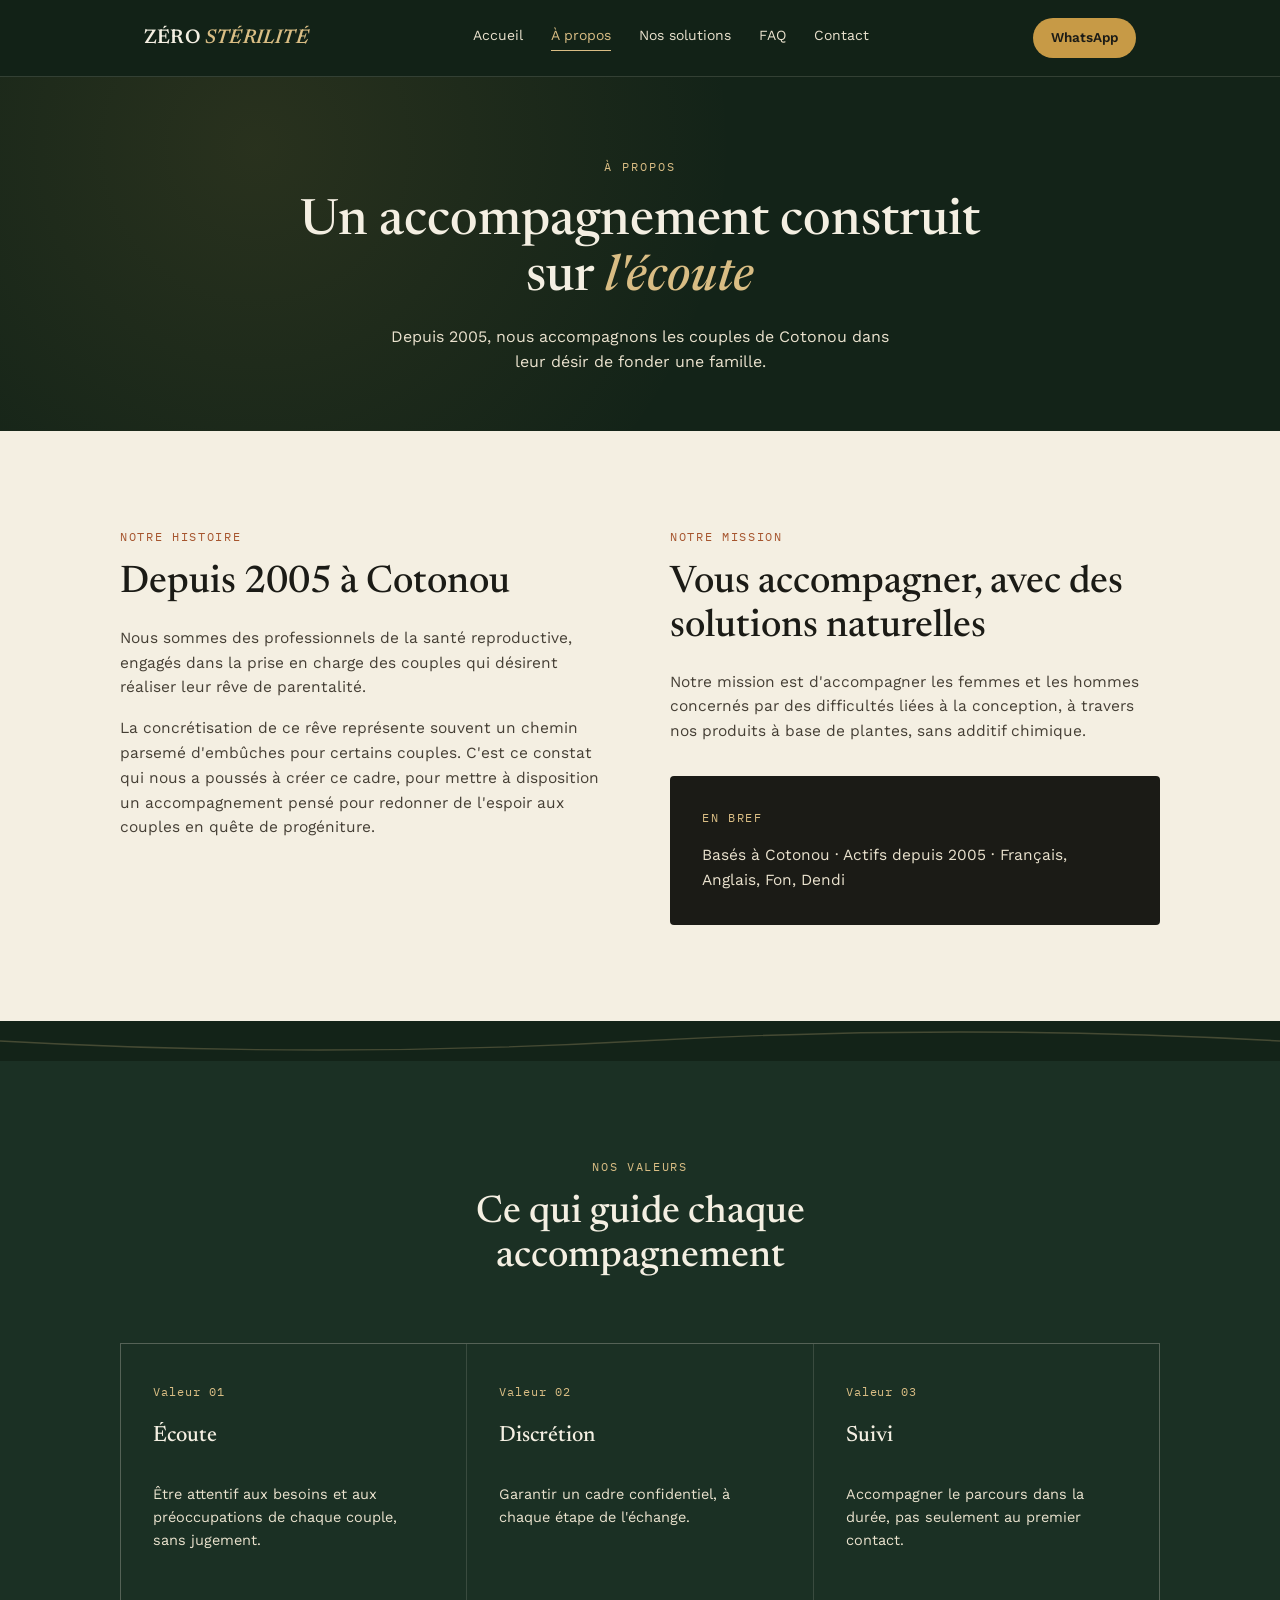
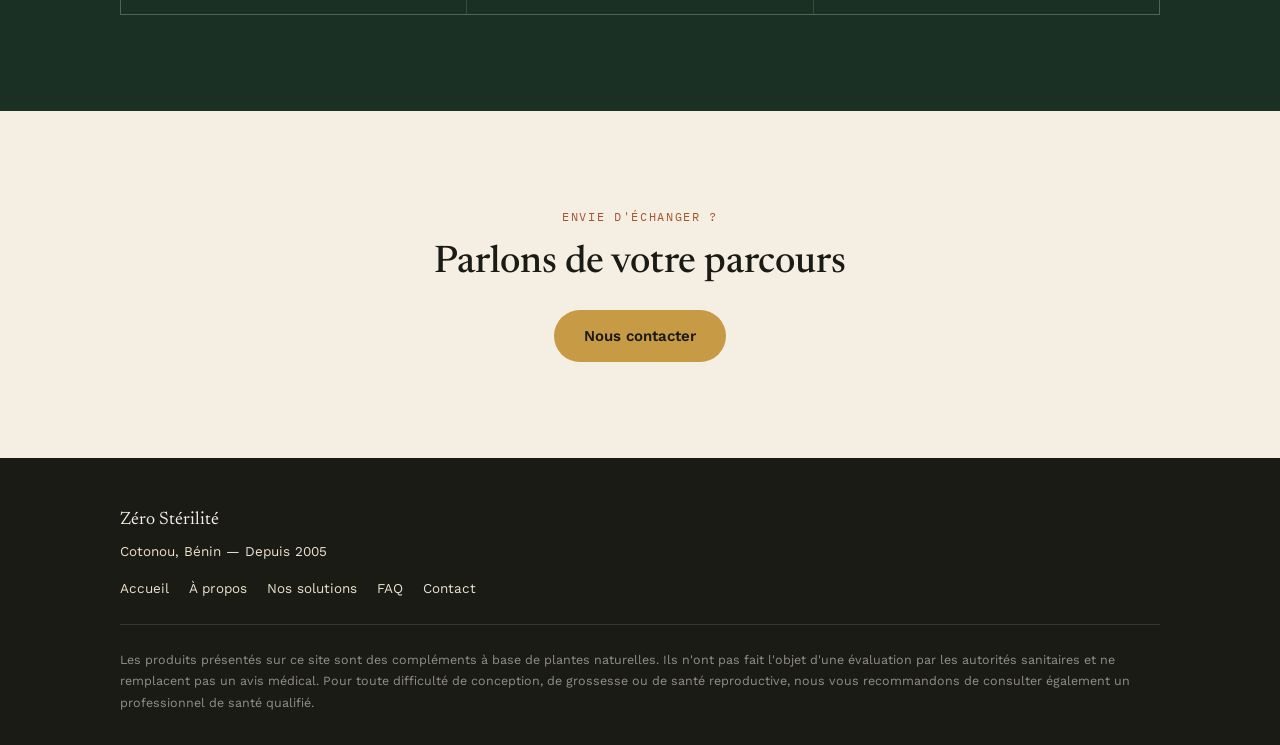
==== a-propos.html @ 4caab921 "first commit" ====
<!DOCTYPE html>
<html lang="fr">
<head>
<meta charset="UTF-8">
<meta name="viewport" content="width=device-width, initial-scale=1.0">
<title>À propos — Zéro Stérilité</title>
<link rel="preconnect" href="https://fonts.googleapis.com">
<link href="https://fonts.googleapis.com/css2?family=Newsreader:ital,opsz,wght@0,6..72,400;0,6..72,500;0,6..72,600;1,6..72,500&family=Work+Sans:wght@400;500;600;700&family=IBM+Plex+Mono:wght@500&display=swap" rel="stylesheet">
<link rel="stylesheet" href="styles.css">
</head>
<body>

<header>
  <div class="nav">
    <a class="brand" href="index.html">ZÉRO <em>STÉRILITÉ</em></a>
    <button class="menu-toggle" aria-label="Menu">☰</button>
    <nav class="navlinks">
      <a href="index.html">Accueil</a>
      <a href="a-propos.html" class="active">À propos</a>
      <a href="solutions.html">Nos solutions</a>
      <a href="faq.html">FAQ</a>
      <a href="contact.html">Contact</a>
    </nav>
    <a class="nav-cta" href="https://wa.me/2290195673480" target="_blank" rel="noopener">WhatsApp</a>
  </div>
</header>

<section class="page-hero">
  <div class="eyebrow">À propos</div>
  <h1>Un accompagnement construit sur <em>l'écoute</em></h1>
  <p class="lead">Depuis 2005, nous accompagnons les couples de Cotonou dans leur désir de fonder une famille.</p>
</section>

<section class="paper-section">
  <div class="inner">
    <div class="grid-2">
      <div>
        <span class="kicker">Notre histoire</span>
        <h2>Depuis 2005 à Cotonou</h2>
        <p>Nous sommes des professionnels de la santé reproductive, engagés dans la prise en charge des couples qui désirent réaliser leur rêve de parentalité.</p>
        <p>La concrétisation de ce rêve représente souvent un chemin parsemé d'embûches pour certains couples. C'est ce constat qui nous a poussés à créer ce cadre, pour mettre à disposition un accompagnement pensé pour redonner de l'espoir aux couples en quête de progéniture.</p>
      </div>
      <div>
        <span class="kicker">Notre mission</span>
        <h2>Vous accompagner, avec des solutions naturelles</h2>
        <p>Notre mission est d'accompagner les femmes et les hommes concernés par des difficultés liées à la conception, à travers nos produits à base de plantes, sans additif chimique.</p>
        <div class="mission-card">
          <span class="kicker">En bref</span>
          <p>Basés à Cotonou · Actifs depuis 2005 · Français, Anglais, Fon, Dendi</p>
        </div>
      </div>
    </div>
  </div>
</section>

<svg class="vine dim" viewBox="0 0 1040 40" preserveAspectRatio="none">
  <path d="M0 20 Q 260 38, 520 20 T 1040 20"/>
</svg>

<section class="bg-alt">
  <div class="inner">
    <div class="section-head">
      <span class="kicker">Nos valeurs</span>
      <h2 style="text-align:center;">Ce qui guide chaque accompagnement</h2>
    </div>
    <div class="products">
      <div class="product">
        <div class="num">Valeur 01</div>
        <h3 style="font-size:22px;">Écoute</h3>
        <p class="desc">Être attentif aux besoins et aux préoccupations de chaque couple, sans jugement.</p>
      </div>
      <div class="product">
        <div class="num">Valeur 02</div>
        <h3 style="font-size:22px;">Discrétion</h3>
        <p class="desc">Garantir un cadre confidentiel, à chaque étape de l'échange.</p>
      </div>
      <div class="product">
        <div class="num">Valeur 03</div>
        <h3 style="font-size:22px;">Suivi</h3>
        <p class="desc">Accompagner le parcours dans la durée, pas seulement au premier contact.</p>
      </div>
    </div>
  </div>
</section>

<section class="paper-section" style="text-align:center;">
  <div class="inner-narrow">
    <span class="kicker" style="text-align:center;">Envie d'échanger ?</span>
    <h2>Parlons de votre parcours</h2>
    <div class="hero-actions" style="margin-top:24px;">
      <a class="btn-primary" href="contact.html">Nous contacter</a>
    </div>
  </div>
</section>

<footer>
  <div class="footer-inner">
    <div class="footer-brand">Zéro Stérilité</div>
    <div style="font-size:13.5px;">Cotonou, Bénin — Depuis 2005</div>
    <div class="footer-links">
      <a href="index.html">Accueil</a>
      <a href="a-propos.html">À propos</a>
      <a href="solutions.html">Nos solutions</a>
      <a href="faq.html">FAQ</a>
      <a href="contact.html">Contact</a>
    </div>
    <p class="disclaimer">Les produits présentés sur ce site sont des compléments à base de plantes naturelles. Ils n'ont pas fait l'objet d'une évaluation par les autorités sanitaires et ne remplacent pas un avis médical. Pour toute difficulté de conception, de grossesse ou de santé reproductive, nous vous recommandons de consulter également un professionnel de santé qualifié.</p>
  </div>
</footer>

<script src="script.js"></script>
</body>
</html>
---- styles.css ----
:root{
  --bg:#132318;
  --bg-alt:#1B3024;
  --paper:#F4EFE2;
  --paper-dim:#EAE2CE;
  --gold:#C79A46;
  --gold-soft:#D9BD84;
  --clay:#A6552E;
  --ink:#1B1B16;
  --cream:#F4EFE2;
  --line:rgba(244,239,226,0.14);
  --line-dark:rgba(27,27,22,0.12);
  --display:'Newsreader', serif;
  --body:'Work Sans', sans-serif;
  --mono:'IBM Plex Mono', monospace;
}
*{box-sizing:border-box; margin:0; padding:0;}
html{scroll-behavior:smooth;}
body{
  font-family:var(--body);
  background:var(--bg);
  color:var(--cream);
  line-height:1.6;
  -webkit-font-smoothing:antialiased;
}
img,svg{display:block;max-width:100%;}
a{color:inherit;}
section{padding:96px 24px;}
.inner{max-width:1040px;margin:0 auto;}
.inner-narrow{max-width:720px;margin:0 auto;}

/* ---- vine divider signature element ---- */
.vine{width:100%;height:40px;margin:0 auto;opacity:.55;}
.vine path{stroke:var(--gold-soft); stroke-width:1.4; fill:none;}
.vine circle{fill:var(--gold-soft);}
.vine.dim{opacity:.25;}

/* ---- header ---- */
header{
  position:sticky; top:0; z-index:50;
  background:rgba(19,35,24,0.92);
  backdrop-filter:blur(8px);
  border-bottom:1px solid var(--line);
}
.nav{
  max-width:1040px;margin:0 auto;
  display:flex;align-items:center;justify-content:space-between;
  padding:18px 24px;
}
.brand{font-family:var(--display);font-size:20px;font-weight:600;letter-spacing:.01em;text-decoration:none;}
.brand em{font-style:italic;color:var(--gold-soft);}
.navlinks{display:flex;gap:28px;font-size:14px;}
.navlinks a{text-decoration:none;color:var(--paper-dim);transition:color .15s;padding-bottom:4px;border-bottom:1px solid transparent;}
.navlinks a:hover{color:var(--gold-soft);}
.navlinks a.active{color:var(--gold-soft);border-bottom-color:var(--gold-soft);}
.nav-cta{
  display:inline-flex;align-items:center;gap:8px;
  background:var(--gold);color:var(--ink);
  padding:9px 18px;border-radius:100px;
  font-size:13.5px;font-weight:600;text-decoration:none;white-space:nowrap;
}
.menu-toggle{display:none;background:none;border:none;color:var(--cream);font-size:22px;cursor:pointer;}
@media (max-width:760px){
  .navlinks{
    display:none;
    position:absolute; top:100%; left:0; right:0;
    background:var(--bg); flex-direction:column; gap:0;
    border-bottom:1px solid var(--line);
  }
  .navlinks.open{display:flex;}
  .navlinks a{padding:14px 24px;border-bottom:1px solid var(--line);}
  .menu-toggle{display:block;}
}

/* ---- page hero (non-home) ---- */
.page-hero{
  padding:80px 24px 56px;
  text-align:center;
  position:relative;
  overflow:hidden;
}
.page-hero::before{
  content:'';
  position:absolute; inset:0;
  background:radial-gradient(circle at 20% 20%, rgba(199,154,70,0.12), transparent 45%);
  pointer-events:none;
}
.page-hero .eyebrow{
  font-family:var(--mono);font-size:12px;letter-spacing:.16em;
  text-transform:uppercase;color:var(--gold-soft);margin-bottom:18px;position:relative;
}
.page-hero h1{
  font-family:var(--display);font-weight:500;
  font-size:clamp(32px,5.2vw,50px);line-height:1.12;
  max-width:720px;margin:0 auto 18px;position:relative;
}
.page-hero h1 em{font-style:italic;color:var(--gold-soft);font-weight:500;}
.page-hero p.lead{max-width:520px;margin:0 auto;color:var(--paper-dim);font-size:16px;position:relative;}

/* ---- hero (home) ---- */
.hero{padding:120px 24px 100px;text-align:center;position:relative;overflow:hidden;}
.hero::before{
  content:'';position:absolute; inset:0;
  background:
    radial-gradient(circle at 18% 15%, rgba(199,154,70,0.14), transparent 42%),
    radial-gradient(circle at 84% 78%, rgba(166,85,46,0.16), transparent 46%);
  pointer-events:none;
}
.hero-content{position:relative;}
.eyebrow{font-family:var(--mono);font-size:12px;letter-spacing:.16em;text-transform:uppercase;color:var(--gold-soft);margin-bottom:22px;}
.hero h1{font-family:var(--display);font-weight:500;font-size:clamp(38px,6.4vw,64px);line-height:1.08;max-width:800px;margin:0 auto 22px;}
.hero h1 em{font-style:italic;color:var(--gold-soft);font-weight:500;}
.hero p.lead{max-width:520px;margin:0 auto 40px;color:var(--paper-dim);font-size:16.5px;}
.hero-actions{display:flex;justify-content:center;gap:14px;flex-wrap:wrap;}
.btn-primary{background:var(--gold);color:var(--ink);padding:14px 30px;border-radius:100px;font-weight:600;font-size:15px;text-decoration:none;display:inline-block;border:none;cursor:pointer;font-family:var(--body);}
.btn-ghost{border:1px solid var(--line);color:var(--cream);padding:14px 30px;border-radius:100px;font-weight:600;font-size:15px;text-decoration:none;display:inline-block;}
.founded{margin-top:56px;font-family:var(--mono);font-size:12.5px;color:var(--paper-dim);opacity:.7;letter-spacing:.05em;}

/* ---- about / paper sections ---- */
.paper-section{background:var(--paper);color:var(--ink);}
.grid-2{display:grid;grid-template-columns:1fr 1fr;gap:60px;align-items:start;}
@media (max-width:760px){ .grid-2{grid-template-columns:1fr;gap:36px;} }

.kicker{font-family:var(--mono);font-size:12px;letter-spacing:.14em;text-transform:uppercase;color:var(--clay);margin-bottom:16px;display:block;}
.paper-section h2, .bg-alt h2{font-family:var(--display);font-weight:500;font-size:clamp(28px,4vw,38px);margin-bottom:20px;line-height:1.15;}
.paper-section p{color:#453F35;font-size:15.5px;margin-bottom:16px;}
.paper-section p:last-child{margin-bottom:0;}

.value-list{list-style:none;display:flex;flex-wrap:wrap;gap:10px;margin-top:8px;}
.value-list li{background:var(--paper-dim);border:1px solid var(--line-dark);padding:8px 16px;border-radius:100px;font-size:13.5px;font-weight:500;color:var(--ink);}

.value-cards{display:grid;grid-template-columns:repeat(4,1fr);gap:20px;margin-top:12px;}
@media (max-width:760px){ .value-cards{grid-template-columns:1fr 1fr;} }
.value-card{background:var(--paper-dim);border:1px solid var(--line-dark);border-radius:6px;padding:24px 20px;}
.value-card h4{font-family:var(--display);font-size:19px;font-weight:500;margin-bottom:8px;}
.value-card p{font-size:13.5px;color:#453F35;margin:0;}

.mission-card{background:var(--ink);color:var(--paper);padding:32px;border-radius:4px;margin-top:32px;}
.mission-card .kicker{color:var(--gold-soft);}
.mission-card p{color:var(--paper-dim);}

/* ---- products ---- */
.bg-alt{background:var(--bg-alt);}
.section-head{text-align:center;max-width:600px;margin:0 auto 64px;}
.section-head .kicker{color:var(--gold-soft);text-align:center;}
.section-head p{color:var(--paper-dim);font-size:15.5px;margin-top:14px;}

.products{display:grid;grid-template-columns:repeat(3,1fr);gap:1px;background:var(--line);border:1px solid var(--line);}
@media (max-width:840px){ .products{grid-template-columns:1fr;} }
.product{background:var(--bg-alt);padding:38px 32px;display:flex;flex-direction:column;}
.product .num{font-family:var(--mono);font-size:12px;color:var(--gold-soft);letter-spacing:.08em;margin-bottom:18px;}
.product h3{font-family:var(--display);font-size:26px;font-weight:500;margin-bottom:14px;}
.product .subtitle{font-size:14px;color:var(--paper-dim);font-family:var(--body);font-weight:400;}
.product p.desc{color:var(--paper-dim);font-size:14.5px;flex-grow:1;margin:14px 0 24px;}
.product .price{font-family:var(--mono);font-size:18px;color:var(--gold);border-top:1px solid var(--line);padding-top:18px;}
.product .price span{display:block;font-size:11px;color:var(--paper-dim);letter-spacing:.08em;text-transform:uppercase;margin-bottom:4px;font-family:var(--body);}
.product .for-who{font-size:13px;color:var(--gold-soft);margin-top:14px;font-family:var(--mono);}

/* ---- practical info ---- */
.practical-grid{display:grid;grid-template-columns:repeat(3,1fr);gap:32px;}
@media (max-width:760px){ .practical-grid{grid-template-columns:1fr;} }
.practical-item .kicker{color:var(--clay);}
.practical-item h4{font-family:var(--display);font-size:19px;font-weight:500;margin-bottom:10px;}
.practical-item p{font-size:14.5px;color:#453F35;}

/* ---- FAQ ---- */
.faq-list{max-width:760px;margin:0 auto;}
.faq-item{border-bottom:1px solid var(--line-dark);padding:24px 0;}
.faq-item summary{
  font-family:var(--display);font-size:18px;font-weight:500;
  cursor:pointer;list-style:none;display:flex;justify-content:space-between;align-items:center;color:var(--ink);
}
.faq-item summary::-webkit-details-marker{display:none;}
.faq-item summary::after{content:'+';font-family:var(--mono);font-size:20px;color:var(--clay);transition:transform .2s;}
.faq-item[open] summary::after{content:'–';}
.faq-item p{margin-top:12px;color:#453F35;font-size:14.5px;}

/* ---- contact ---- */
.contact-wrap{display:grid;grid-template-columns:1.1fr 0.9fr;gap:56px;}
@media (max-width:760px){ .contact-wrap{grid-template-columns:1fr;} }
.contact-list{list-style:none;margin-top:28px;}
.contact-list li{display:flex;gap:14px;padding:16px 0;border-bottom:1px solid var(--line);font-size:15px;}
.contact-list li:first-child{padding-top:0;}
.contact-list .label{font-family:var(--mono);font-size:11px;letter-spacing:.08em;text-transform:uppercase;color:var(--gold-soft);min-width:120px;}
.urgency-box{background:var(--clay);color:var(--paper);padding:26px 28px;border-radius:4px;}
.urgency-box .kicker{color:var(--paper);opacity:.75;}
.urgency-box a{font-family:var(--display);font-size:22px;text-decoration:none;display:block;margin-top:6px;}

.contact-form{background:var(--bg-alt);padding:32px;border-radius:4px;margin-top:20px;}
.form-row{margin-bottom:16px;}
.form-row label{display:block;font-size:13px;font-family:var(--mono);letter-spacing:.05em;color:var(--paper-dim);margin-bottom:6px;}
.form-row input, .form-row textarea{
  width:100%;padding:11px 13px;border-radius:4px;border:1px solid var(--line);
  background:rgba(244,239,226,0.05);color:var(--cream);font-family:var(--body);font-size:14.5px;
}
.form-row textarea{min-height:100px;resize:vertical;}
.form-note{font-size:12.5px;color:var(--paper-dim);opacity:.7;margin-top:10px;}

/* ---- footer ---- */
footer{background:var(--ink);padding:48px 24px 32px;color:var(--paper-dim);}
.footer-inner{max-width:1040px;margin:0 auto;}
.disclaimer{font-size:12.5px;line-height:1.7;color:rgba(244,239,226,0.55);border-top:1px solid rgba(244,239,226,0.12);padding-top:24px;margin-top:24px;}
.footer-brand{font-family:var(--display);font-size:18px;color:var(--cream);margin-bottom:6px;}
.footer-links{display:flex;gap:20px;margin-top:16px;font-size:13.5px;flex-wrap:wrap;}
.footer-links a{text-decoration:none;color:var(--paper-dim);}
.footer-links a:hover{color:var(--gold-soft);}
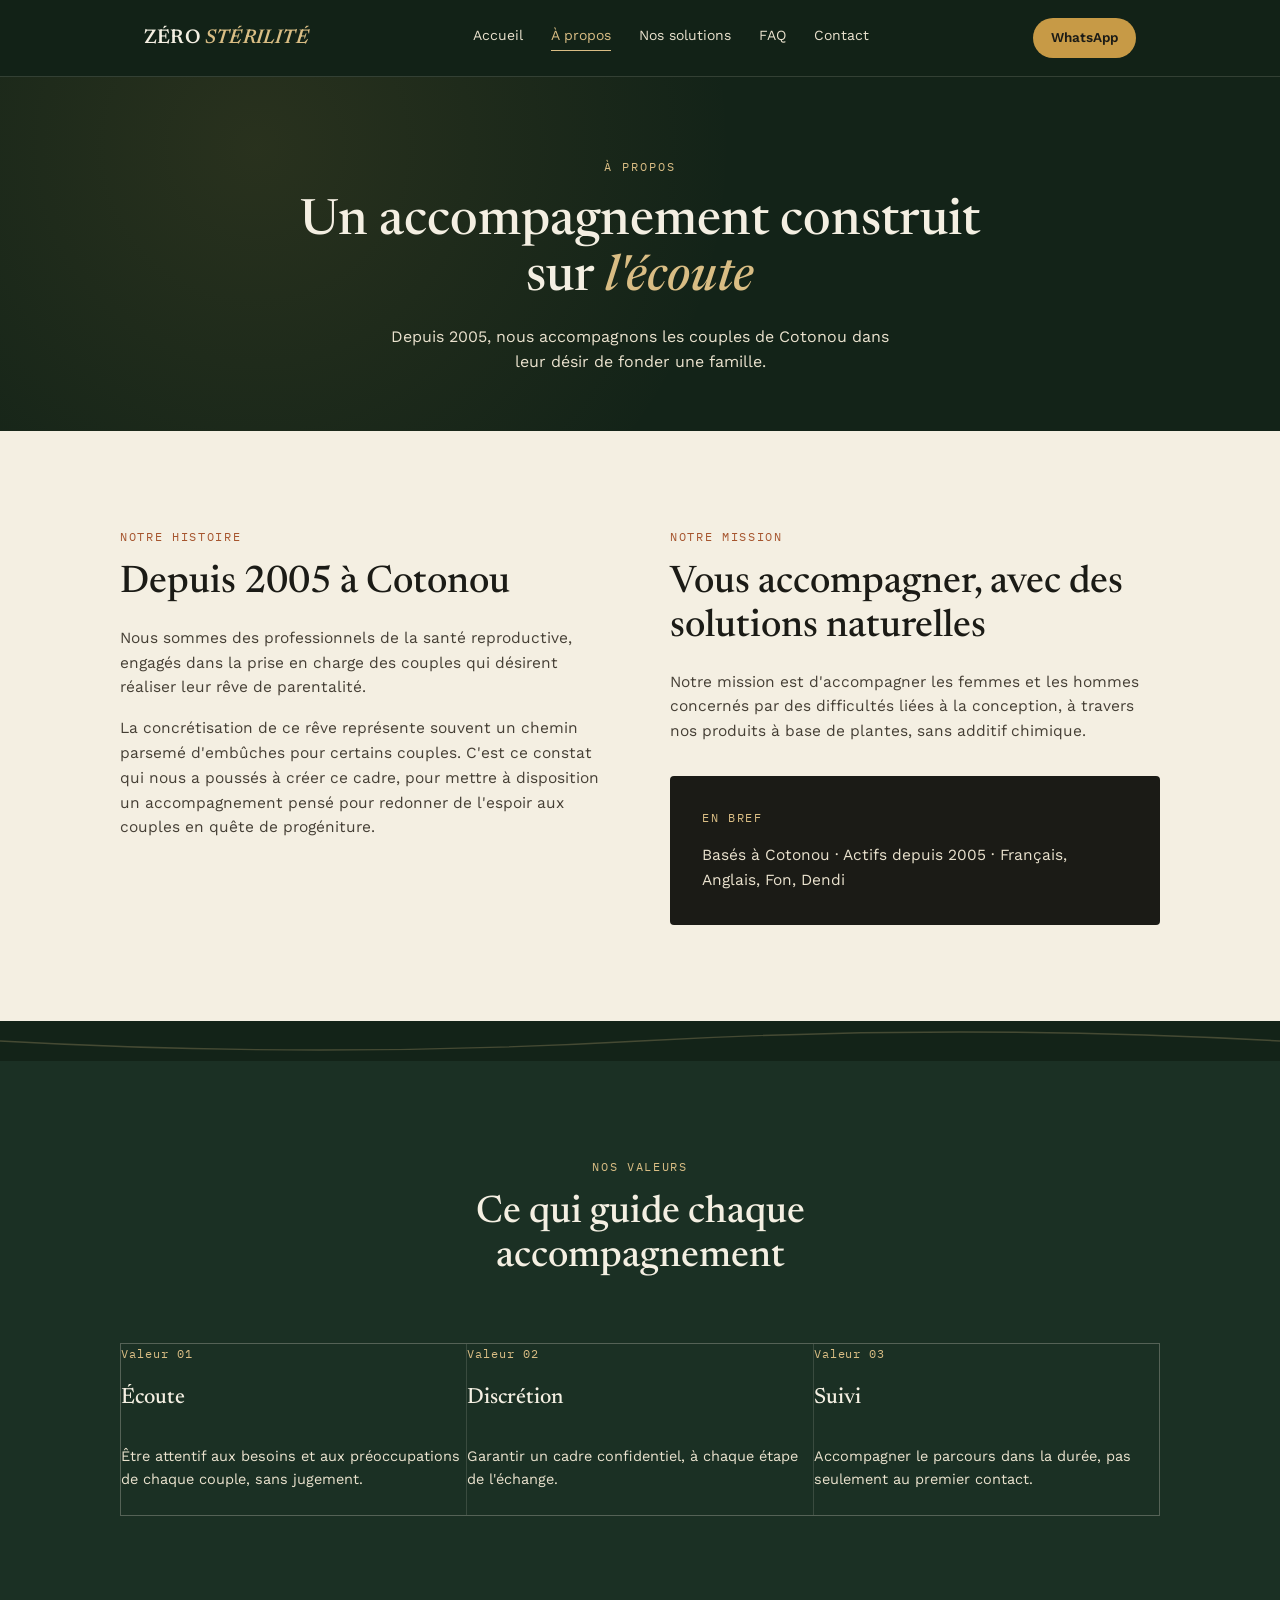
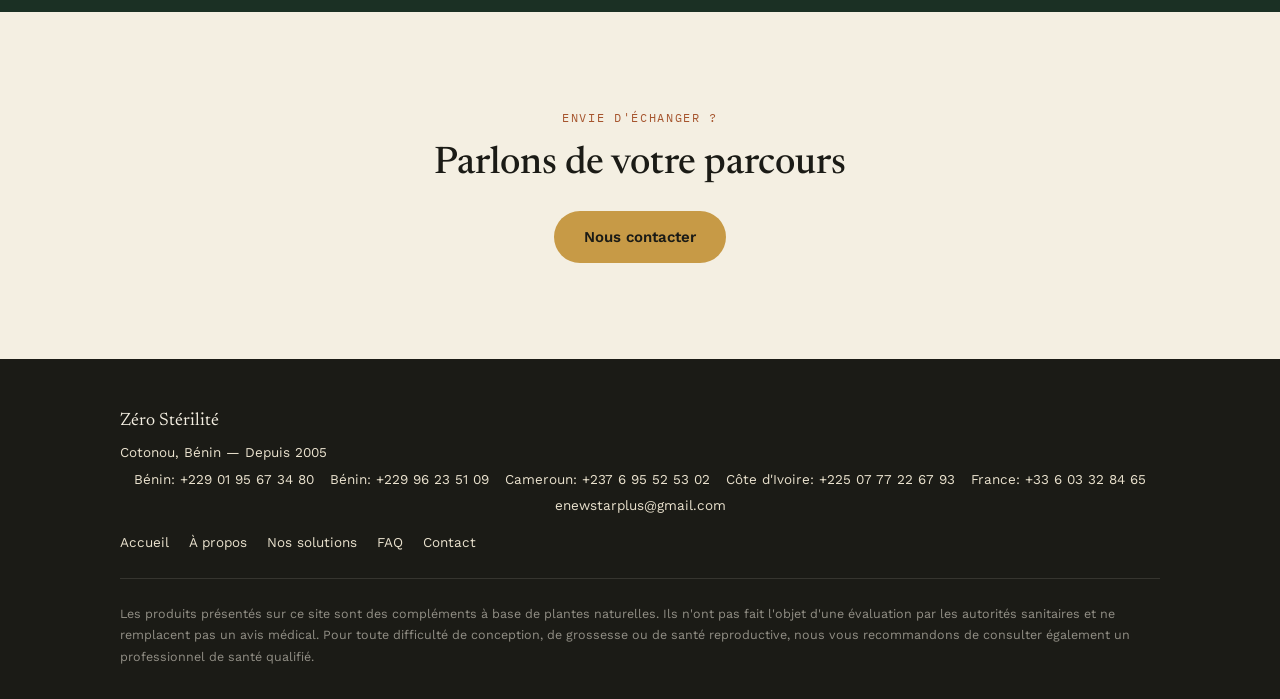
==== commit 5f8cbfbe: "footer updated" ====
--- a/a-propos.html
+++ b/a-propos.html
@@ -20,6 +20,7 @@
       <a href="solutions.html">Nos solutions</a>
       <a href="faq.html">FAQ</a>
       <a href="contact.html">Contact</a>
+      <a href="https://wa.me/2290195673480" target="_blank" rel="noopener" class="navlink-whatsapp">WhatsApp</a>
     </nav>
     <a class="nav-cta" href="https://wa.me/2290195673480" target="_blank" rel="noopener">WhatsApp</a>
   </div>
@@ -97,6 +98,14 @@
   <div class="footer-inner">
     <div class="footer-brand">Zéro Stérilité</div>
     <div style="font-size:13.5px;">Cotonou, Bénin — Depuis 2005</div>
+    <div class="footer-contacts" style="font-size:13.5px;display:flex;flex-wrap:wrap;gap:4px 16px;justify-content:center;margin-top:6px;">
+      <a href="tel:+2290195673480">Bénin: +229 01 95 67 34 80</a>
+      <a href="tel:+22996235109">Bénin: +229 96 23 51 09</a>
+      <a href="tel:+237695525302">Cameroun: +237 6 95 52 53 02</a>
+      <a href="tel:+2250777226793">Côte d'Ivoire: +225 07 77 22 67 93</a>
+      <a href="tel:+33603328465">France: +33 6 03 32 84 65</a>
+      <a href="mailto:enewstarplus@gmail.com">enewstarplus@gmail.com</a>
+    </div>
     <div class="footer-links">
       <a href="index.html">Accueil</a>
       <a href="a-propos.html">À propos</a>
--- a/styles.css
+++ b/styles.css
@@ -16,6 +16,7 @@
 }
 *{box-sizing:border-box; margin:0; padding:0;}
 html{scroll-behavior:smooth;}
+html,body{max-width:100%;overflow-x:hidden;}
 body{
   font-family:var(--body);
   background:var(--bg);
@@ -59,16 +60,25 @@
   padding:9px 18px;border-radius:100px;
   font-size:13.5px;font-weight:600;text-decoration:none;white-space:nowrap;
 }
-.menu-toggle{display:none;background:none;border:none;color:var(--cream);font-size:22px;cursor:pointer;}
+.menu-toggle{
+  display:none;background:none;border:none;color:var(--cream);font-size:22px;cursor:pointer;
+  min-width:44px;min-height:44px;line-height:1;
+}
+.navlink-whatsapp{display:none;}
 @media (max-width:760px){
+  .nav{padding:14px 20px;}
+  .nav-cta{display:none;}
   .navlinks{
     display:none;
     position:absolute; top:100%; left:0; right:0;
     background:var(--bg); flex-direction:column; gap:0;
     border-bottom:1px solid var(--line);
+    max-height:calc(100vh - 60px);
+    overflow-y:auto;
   }
   .navlinks.open{display:flex;}
   .navlinks a{padding:14px 24px;border-bottom:1px solid var(--line);}
+  .navlink-whatsapp{display:block;color:var(--gold-soft) !important;font-weight:600;}
   .menu-toggle{display:block;}
 }
 
@@ -147,7 +157,10 @@
 
 .products{display:grid;grid-template-columns:repeat(3,1fr);gap:1px;background:var(--line);border:1px solid var(--line);}
 @media (max-width:840px){ .products{grid-template-columns:1fr;} }
-.product{background:var(--bg-alt);padding:38px 32px;display:flex;flex-direction:column;}
+.product{background:var(--bg-alt);display:flex;flex-direction:column;}
+.product .photo{width:100%;aspect-ratio:1/1;overflow:hidden;background:var(--bg-alt);}
+.product .photo img{width:100%;height:100%;object-fit:cover;display:block;}
+.product .body{padding:38px 32px;display:flex;flex-direction:column;flex-grow:1;}
 .product .num{font-family:var(--mono);font-size:12px;color:var(--gold-soft);letter-spacing:.08em;margin-bottom:18px;}
 .product h3{font-family:var(--display);font-size:26px;font-weight:500;margin-bottom:14px;}
 .product .subtitle{font-size:14px;color:var(--paper-dim);font-family:var(--body);font-weight:400;}
@@ -197,6 +210,19 @@
 .form-note{font-size:12.5px;color:var(--paper-dim);opacity:.7;margin-top:10px;}
 
 /* ---- footer ---- */
+@media (max-width:480px){
+  section{padding:64px 20px;}
+  .hero{padding:88px 20px 64px;}
+  .page-hero{padding:64px 20px 40px;}
+  .hero-actions{gap:12px;}
+  .hero-actions .btn-primary, .hero-actions .btn-ghost{width:100%;text-align:center;}
+  .contact-list li{flex-direction:column;gap:4px;}
+  .contact-list .label{min-width:auto;}
+  .value-cards{grid-template-columns:1fr;}
+  .contact-form{padding:24px 20px;}
+  .mission-card{padding:24px 20px;}
+}
+
 footer{background:var(--ink);padding:48px 24px 32px;color:var(--paper-dim);}
 .footer-inner{max-width:1040px;margin:0 auto;}
 .disclaimer{font-size:12.5px;line-height:1.7;color:rgba(244,239,226,0.55);border-top:1px solid rgba(244,239,226,0.12);padding-top:24px;margin-top:24px;}
@@ -204,3 +230,5 @@
 .footer-links{display:flex;gap:20px;margin-top:16px;font-size:13.5px;flex-wrap:wrap;}
 .footer-links a{text-decoration:none;color:var(--paper-dim);}
 .footer-links a:hover{color:var(--gold-soft);}
+.footer-contacts a{text-decoration:none;color:var(--paper-dim);}
+.footer-contacts a:hover{color:var(--gold-soft);}
